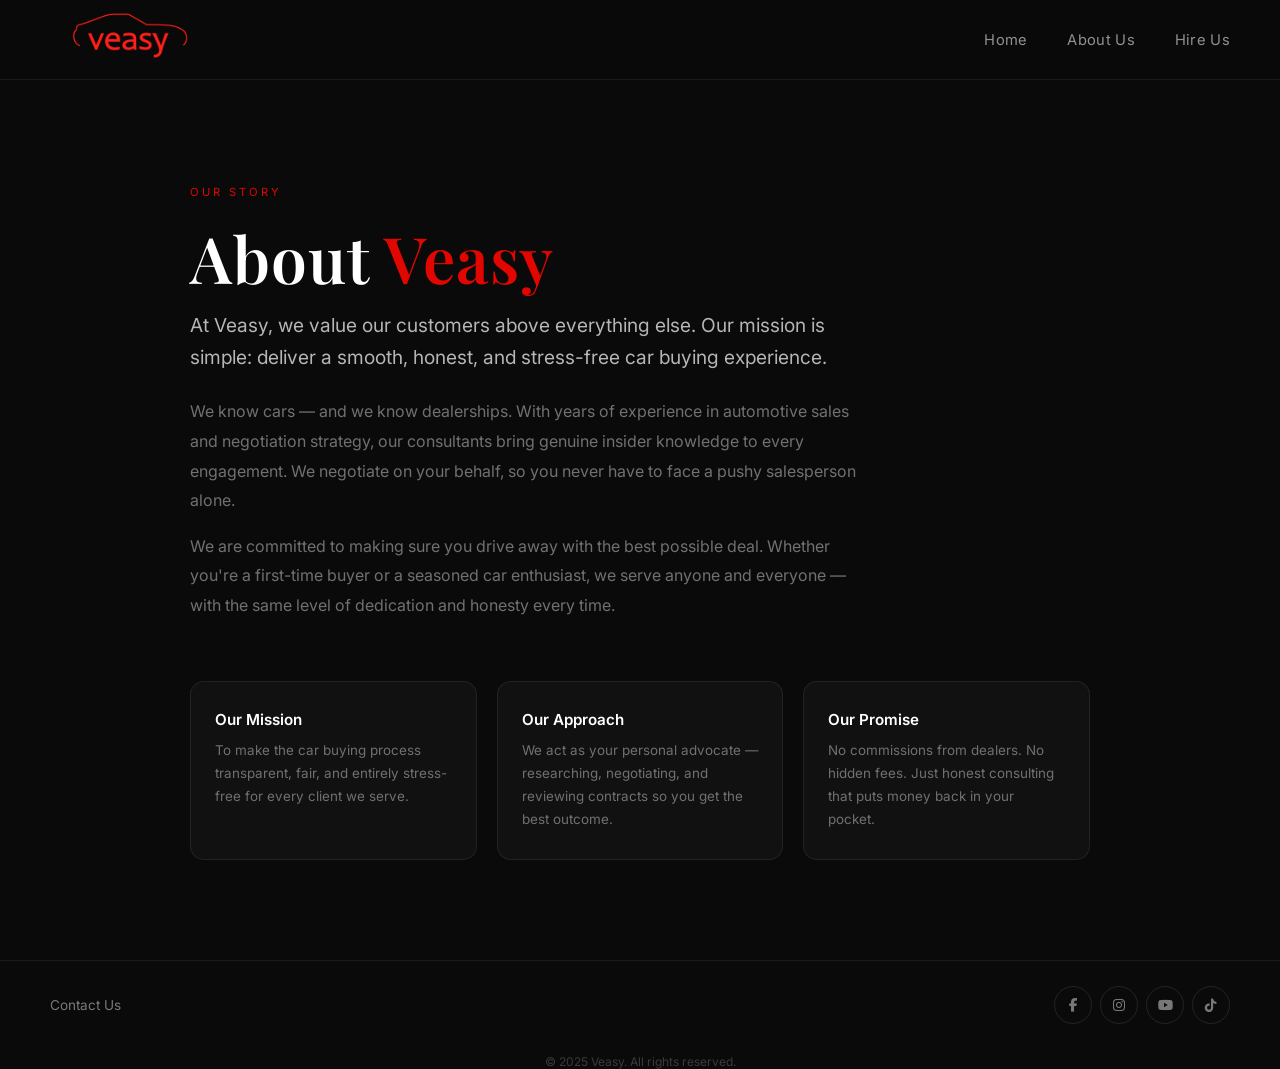
==== AboutUs.html @ ff18099e "adding changes" ====
<!DOCTYPE html>
<html lang="en">
<head>
  <meta charset="UTF-8" />
  <meta name="viewport" content="width=device-width, initial-scale=1.0" />
  <title>About Us — Veasy</title>
  <link rel="stylesheet" href="index.css" />
  <link rel="stylesheet" href="https://cdnjs.cloudflare.com/ajax/libs/font-awesome/6.5.2/css/all.min.css" />
  <link href="https://fonts.googleapis.com/css2?family=Playfair+Display:wght@500;600;700&family=Inter:wght@300;400;500;600&display=swap" rel="stylesheet" />
</head>
<body>

  <!-- NAVBAR -->
  <nav class="navbar">
    <div class="navbar__container">
      <a href="index.html" id="navbar__logo">
        <img src="logo.png" alt="Veasy Logo" class="navbar__logo-img" />
      </a>
      <div class="navbar__toggle" id="mobile-menu">
        <span class="bar"></span>
        <span class="bar"></span>
        <span class="bar"></span>
      </div>
      <ul class="navbar__menu">
        <li class="navbar__item"><a href="index.html" class="navbar__links">Home</a></li>
        <li class="navbar__item"><a href="AboutUs.html" class="navbar__links">About Us</a></li>
        <li class="navbar__item"><a href="Hiring.html" class="navbar__links">Hire Us</a></li>
      </ul>
    </div>
  </nav>

  <!-- ABOUT SECTION -->
  <div class="about">
    <div class="about__container">

      <div class="section-eyebrow fade-in">Our Story</div>
      <h1 class="about__title fade-in">About <em>Veasy</em></h1>

      <p class="about__intro fade-in">
        At Veasy, we value our customers above everything else. Our mission is simple: deliver a smooth, honest, and stress-free car buying experience.
      </p>

      <p class="about__text fade-in">
        We know cars — and we know dealerships. With years of experience in automotive sales and negotiation strategy, our consultants bring genuine insider knowledge to every engagement. We negotiate on your behalf, so you never have to face a pushy salesperson alone.
      </p>

      <p class="about__text fade-in">
        We are committed to making sure you drive away with the best possible deal. Whether you're a first-time buyer or a seasoned car enthusiast, we serve anyone and everyone — with the same level of dedication and honesty every time.
      </p>

      <div class="about__highlights fade-in">
        <div class="highlight">
          <h3>Our Mission</h3>
          <p>To make the car buying process transparent, fair, and entirely stress-free for every client we serve.</p>
        </div>
        <div class="highlight">
          <h3>Our Approach</h3>
          <p>We act as your personal advocate — researching, negotiating, and reviewing contracts so you get the best outcome.</p>
        </div>
        <div class="highlight">
          <h3>Our Promise</h3>
          <p>No commissions from dealers. No hidden fees. Just honest consulting that puts money back in your pocket.</p>
        </div>
      </div>

    </div>
  </div>

  <!-- FOOTER -->
  <div class="footer__container">
    <div class="footer-left">
      <a href="contact.html" class="contact-link">Contact Us</a>
    </div>
    <div class="footer-right">
      <a href="https://facebook.com" target="_blank" class="social-icon"><i class="fab fa-facebook-f"></i></a>
      <a href="https://instagram.com" target="_blank" class="social-icon"><i class="fab fa-instagram"></i></a>
      <a href="https://youtube.com" target="_blank" class="social-icon"><i class="fab fa-youtube"></i></a>
      <a href="https://tiktok.com" target="_blank" class="social-icon"><i class="fab fa-tiktok"></i></a>
    </div>
  </div>
  <p class="footer-text">© 2025 Veasy. All rights reserved.</p>

  <script src="script.js"></script>
</body>
</html>
---- index.css ----
/* ============================================================
   VEASY — Global Stylesheet
   ============================================================ */

/* RESET */
*, *::before, *::after {
  margin: 0;
  padding: 0;
  box-sizing: border-box;
  text-decoration: none;
  border: none;
  outline: none;
}

ul, li { list-style: none; }

/* BASE */
html, body {
  background-color: #0a0a0a;
  color: #e0e0e0;
  font-family: 'Inter', sans-serif;
  overflow-x: hidden;
  scroll-behavior: smooth;
}

h1, h2, h3, h4 {
  font-family: 'Playfair Display', Georgia, serif;
  font-weight: 600;
}

/* ============================================================
   NAVBAR
   ============================================================ */
.navbar {
  background: rgba(10, 10, 10, 0.95);
  backdrop-filter: blur(12px);
  -webkit-backdrop-filter: blur(12px);
  height: 80px;
  display: flex;
  justify-content: center;
  align-items: center;
  position: sticky;
  top: 0;
  z-index: 999;
  border-bottom: 1px solid rgba(255, 255, 255, 0.07);
}

.navbar__container {
  display: flex;
  height: 80px;
  justify-content: space-between;
  width: 100%;
  max-width: 1300px;
  margin: 0 auto;
  padding: 0 50px;
  align-items: center;
}

#navbar__logo {
  display: flex;
  align-items: center;
  cursor: pointer;
}

.navbar__logo-img {
  height: 110px;
  width: auto;
  display: block;
}

/* DESKTOP MENU */
.navbar__menu {
  display: flex;
  align-items: center;
  gap: 2.5rem;
  list-style: none;
  margin: 0;
  padding: 0;
  position: static;
  opacity: 1;
  height: auto;
  width: auto;
}

.navbar__item { margin-bottom: 0; }

.navbar__links {
  color: rgba(255, 255, 255, 0.55);
  font-size: 0.92rem;
  letter-spacing: 0.3px;
  display: block;
  transition: color 0.2s ease;
}

.navbar__links:hover { color: #ffffff; }

/* MOBILE HAMBURGER */
.navbar__toggle {
  display: none;
  cursor: pointer;
}

.bar {
  display: block;
  width: 26px;
  height: 2px;
  margin: 5px auto;
  background: rgba(255, 255, 255, 0.7);
  transition: all 0.3s ease-in-out;
}

@media screen and (max-width: 960px) {
  .navbar__container {
    padding: 0 20px;
  }

  .navbar__toggle {
    display: block;
    position: absolute;
    top: 50%;
    right: 20px;
    transform: translateY(-50%);
    z-index: 2000;
  }

  .navbar__logo-img { height: 90px; }

  .navbar__menu {
    display: flex;
    flex-direction: column;
    justify-content: flex-start;
    align-items: flex-start;
    background: #0a0a0a;
    position: fixed;
    top: 0;
    left: 0;
    width: 100%;
    height: 100vh;
    padding-top: 110px;
    padding-left: 30px;
    gap: 28px;
    opacity: 0;
    pointer-events: none;
    z-index: 1000;
    transition: opacity 0.3s ease;
  }

  .navbar__menu.active {
    opacity: 1;
    pointer-events: all;
  }

  .navbar__links {
    font-size: 1.6rem;
    color: rgba(255, 255, 255, 0.8);
  }

  #mobile-menu.is-active .bar:nth-child(1) { transform: translateY(7px) rotate(45deg); }
  #mobile-menu.is-active .bar:nth-child(2) { opacity: 0; }
  #mobile-menu.is-active .bar:nth-child(3) { transform: translateY(-7px) rotate(-45deg); }
}

/* ============================================================
   FADE-IN ANIMATION
   ============================================================ */
.fade-in {
  opacity: 0;
  transform: translateY(32px);
  transition: opacity 0.8s ease, transform 0.8s ease;
}

.fade-in.show {
  opacity: 1;
  transform: translateY(0);
}

/* ============================================================
   BUTTONS
   ============================================================ */
.btn-primary {
  display: inline-block;
  background: #e10600;
  color: #ffffff;
  padding: 14px 32px;
  border-radius: 6px;
  font-size: 0.9rem;
  font-weight: 600;
  letter-spacing: 0.4px;
  transition: background 0.2s ease, transform 0.15s ease;
}

.btn-primary:hover {
  background: #c00500;
  transform: translateY(-1px);
}

.btn-ghost {
  display: inline-block;
  border: 1px solid rgba(255, 255, 255, 0.2);
  color: rgba(255, 255, 255, 0.7);
  padding: 14px 32px;
  border-radius: 6px;
  font-size: 0.9rem;
  font-weight: 500;
  transition: border-color 0.2s ease, color 0.2s ease;
}

.btn-ghost:hover {
  border-color: rgba(255, 255, 255, 0.5);
  color: #ffffff;
}

/* ============================================================
   SECTION EYEBROW LABEL
   ============================================================ */
.section-eyebrow {
  display: inline-block;
  font-size: 0.7rem;
  letter-spacing: 3px;
  text-transform: uppercase;
  color: #e10600;
  margin-bottom: 16px;
  font-family: 'Inter', sans-serif;
}

/* ============================================================
   HOME PAGE — HERO
   ============================================================ */
.hero-section {
  background: #0a0a0a;
  border-bottom: 1px solid rgba(255, 255, 255, 0.05);
}

.page-container {
  display: flex;
  align-items: center;
  gap: 60px;
  min-height: 92vh;
  max-width: 1300px;
  margin: 0 auto;
  padding: 60px 50px;
}

.home-left { flex: 1; }
.home-right { flex: 1; display: flex; justify-content: center; align-items: center; }

.hero-tag {
  display: inline-block;
  font-size: 0.7rem;
  letter-spacing: 2.5px;
  text-transform: uppercase;
  color: #e10600;
  border: 1px solid rgba(225, 6, 0, 0.35);
  padding: 6px 16px;
  border-radius: 100px;
  margin-bottom: 28px;
  font-family: 'Inter', sans-serif;
}

.welcome-text {
  font-size: clamp(2.8rem, 5vw, 5rem);
  font-family: 'Playfair Display', Georgia, serif;
  font-weight: 600;
  line-height: 1.08;
  color: #ffffff;
  margin-bottom: 24px;
}

.welcome-text em {
  font-style: normal;
  color: #e10600;
}

.student-text {
  font-size: 1.05rem;
  line-height: 1.78;
  color: rgba(255, 255, 255, 0.5);
  max-width: 460px;
  margin-bottom: 40px;
}

.hero-btns {
  display: flex;
  gap: 16px;
  flex-wrap: wrap;
}

/* HERO STATS CARD */
.hero-stats-card {
  background: #111111;
  border: 1px solid rgba(255, 255, 255, 0.08);
  border-radius: 20px;
  padding: 36px;
  width: 100%;
  max-width: 440px;
}

.hero-card-label {
  font-size: 0.7rem;
  letter-spacing: 2.5px;
  text-transform: uppercase;
  color: rgba(255, 255, 255, 0.3);
  margin-bottom: 24px;
  font-family: 'Inter', sans-serif;
}

.stat-row {
  display: flex;
  gap: 14px;
  margin-bottom: 14px;
}

.stat-box {
  flex: 1;
  background: #161616;
  border: 1px solid rgba(255, 255, 255, 0.06);
  border-radius: 12px;
  padding: 18px 16px;
}

.stat-box.accent { border-left: 3px solid #e10600; }

.stat-num {
  font-size: 1.9rem;
  font-weight: 700;
  color: #ffffff;
  letter-spacing: -1px;
  line-height: 1;
  margin-bottom: 6px;
}

.stat-label {
  font-size: 0.74rem;
  color: rgba(255, 255, 255, 0.38);
  line-height: 1.4;
}

.hero-card-divider {
  height: 1px;
  background: rgba(255, 255, 255, 0.06);
  margin: 18px 0;
}

.hero-card-footer {
  font-size: 0.8rem;
  color: rgba(255, 255, 255, 0.33);
  display: flex;
  align-items: center;
  gap: 9px;
}

.status-dot {
  width: 7px;
  height: 7px;
  background: #22c55e;
  border-radius: 50%;
  display: inline-block;
  flex-shrink: 0;
}

@media (max-width: 900px) {
  .page-container {
    flex-direction: column;
    padding: 60px 24px;
    min-height: auto;
    gap: 48px;
  }
  .home-left, .home-right { width: 100%; }
  .hero-stats-card { max-width: 100%; }
  .welcome-text { font-size: 2.6rem; }
}

@media (max-width: 480px) {
  .welcome-text { font-size: 2.1rem; }
  .student-text { font-size: 0.95rem; }
}

/* ============================================================
   HOME PAGE — STEPS SECTION
   ============================================================ */
.steps-section {
  padding: 100px 0;
  background: #0a0a0a;
}

.steps-inner {
  max-width: 1300px;
  margin: 0 auto;
  padding: 0 50px;
}

.steps-header {
  margin-bottom: 56px;
}

.steps-header h2 {
  font-size: clamp(2rem, 3.5vw, 3rem);
  color: #ffffff;
  margin-bottom: 12px;
  line-height: 1.15;
}

.steps-header p {
  color: rgba(255, 255, 255, 0.42);
  font-size: 1rem;
  max-width: 400px;
}

.steps-grid {
  display: grid;
  grid-template-columns: repeat(auto-fit, minmax(220px, 1fr));
  gap: 2px;
}

.step-item {
  background: #111111;
  border: 1px solid rgba(255, 255, 255, 0.05);
  padding: 32px 26px;
  position: relative;
  transition: background 0.2s ease;
  overflow: hidden;
}

.step-item:hover { background: #141414; }

.step-accent-bar {
  position: absolute;
  top: 0;
  left: 0;
  width: 100%;
  height: 2px;
  background: #e10600;
  transform: scaleX(0);
  transform-origin: left;
  transition: transform 0.3s ease;
}

.step-item:hover .step-accent-bar { transform: scaleX(1); }

.step-num {
  font-size: 0.68rem;
  letter-spacing: 2.5px;
  color: rgba(255, 255, 255, 0.2);
  margin-bottom: 18px;
  font-family: 'Inter', sans-serif;
}

.step-item h3 {
  font-size: 1rem;
  font-weight: 600;
  color: #ffffff;
  margin-bottom: 10px;
  font-family: 'Inter', sans-serif;
}

.step-item p {
  font-size: 0.84rem;
  color: rgba(255, 255, 255, 0.38);
  line-height: 1.72;
}

@media (max-width: 768px) {
  .steps-inner { padding: 0 24px; }
  .steps-section { padding: 72px 0; }
}

/* ============================================================
   HOME PAGE — WHY CHOOSE US
   ============================================================ */
.why-choose-us {
  background: #0d0d0d;
  border-top: 1px solid rgba(255, 255, 255, 0.05);
  border-bottom: 1px solid rgba(255, 255, 255, 0.05);
  padding: 100px 50px;
}

.why-inner {
  max-width: 1300px;
  margin: 0 auto;
}

.why-header {
  text-align: center;
  margin-bottom: 64px;
}

.why-header h2 {
  font-size: clamp(2rem, 3.5vw, 3rem);
  color: #ffffff;
}

.benefits-container {
  display: grid;
  grid-template-columns: repeat(auto-fit, minmax(220px, 1fr));
  gap: 24px;
}

.benefit-card {
  background: #111111;
  border: 1px solid rgba(255, 255, 255, 0.07);
  border-radius: 16px;
  padding: 36px 28px;
  transition: border-color 0.25s ease, transform 0.25s ease;
}

.benefit-card:hover {
  border-color: rgba(225, 6, 0, 0.3);
  transform: translateY(-5px);
}

.benefit-icon {
  width: 46px;
  height: 46px;
  background: rgba(225, 6, 0, 0.1);
  border-radius: 10px;
  display: flex;
  align-items: center;
  justify-content: center;
  margin-bottom: 22px;
}

.benefit-icon i {
  font-size: 1.15rem;
  color: #e10600;
}

.benefit-card h3 {
  font-size: 1rem;
  font-weight: 600;
  color: #ffffff;
  margin-bottom: 10px;
  font-family: 'Inter', sans-serif;
}

.benefit-card p {
  font-size: 0.84rem;
  color: rgba(255, 255, 255, 0.4);
  line-height: 1.75;
}

@media (max-width: 768px) {
  .why-choose-us { padding: 72px 24px; }
  .benefits-container { grid-template-columns: 1fr; max-width: 440px; margin: 0 auto; }
}

/* ============================================================
   HOME PAGE — CTA BANNER
   ============================================================ */
.hireus-container {
  background: #0a0a0a;
  padding: 120px 50px;
  text-align: center;
}

.hireus-content {
  max-width: 760px;
  margin: 0 auto;
}

.hireus-content h2 {
  font-size: clamp(2.2rem, 4vw, 3.6rem);
  color: #ffffff;
  line-height: 1.12;
  margin-bottom: 20px;
}

.hireus-content h2 em {
  font-style: normal;
  color: #e10600;
}

.hireus-content p {
  font-size: 1rem;
  color: rgba(255, 255, 255, 0.45);
  max-width: 520px;
  margin: 0 auto 40px;
  line-height: 1.7;
}

.hireus-buttons {
  display: flex;
  justify-content: center;
  gap: 16px;
  flex-wrap: wrap;
}

/* legacy aliases */
.hire-btn.primary { display: inline-block; background: #e10600; color: #fff; padding: 14px 32px; border-radius: 6px; font-size: 0.9rem; font-weight: 600; letter-spacing: 0.4px; transition: background 0.2s, transform 0.15s; }
.hire-btn.primary:hover { background: #c00500; transform: translateY(-1px); }
.hire-btn.secondary { display: inline-block; border: 1px solid rgba(255,255,255,0.2); color: rgba(255,255,255,0.7); padding: 14px 32px; border-radius: 6px; font-size: 0.9rem; font-weight: 500; transition: border-color 0.2s, color 0.2s; }
.hire-btn.secondary:hover { border-color: rgba(255,255,255,0.5); color: #fff; }

@media (max-width: 768px) {
  .hireus-container { padding: 80px 24px; }
  .hireus-buttons { flex-direction: column; align-items: center; }
  .hire-btn.primary, .hire-btn.secondary { width: 100%; max-width: 320px; text-align: center; }
}

/* ============================================================
   HIRE US PAGE — EXPERIENCE SECTION
   ============================================================ */
.experience-section {
  background: #0a0a0a;
  padding: 100px 50px 120px;
  max-width: 1300px;
  margin: 0 auto;
}

.experience-header {
  text-align: center;
  margin-bottom: 72px;
}

.experience-header h1 {
  font-size: clamp(2.8rem, 5vw, 4.5rem);
  color: #ffffff;
  margin-bottom: 14px;
}

.experience-header h1 em {
  font-style: normal;
  color: #e10600;
}

.experience-header p {
  font-size: 1rem;
  color: rgba(255, 255, 255, 0.42);
  max-width: 440px;
  margin: 0 auto;
  line-height: 1.7;
}

.experience-steps {
  max-width: 680px;
  margin: 0 auto;
  display: flex;
  flex-direction: column;
  gap: 2px;
  margin-bottom: 72px;
}

.experience-step {
  background: #111111;
  border: 1px solid rgba(255, 255, 255, 0.05);
  padding: 28px 30px;
  position: relative;
  overflow: hidden;
  transition: background 0.2s;
}

.experience-step:hover { background: #141414; }

.experience-step .step-accent-bar {
  position: absolute;
  top: 0; left: 0;
  width: 100%; height: 2px;
  background: #e10600;
  transform: scaleX(0);
  transform-origin: left;
  transition: transform 0.3s ease;
}

.experience-step:hover .step-accent-bar { transform: scaleX(1); }

.step-inner {
  display: flex;
  align-items: flex-start;
  gap: 24px;
}

.step-index {
  font-size: 0.68rem;
  letter-spacing: 2.5px;
  color: rgba(255, 255, 255, 0.2);
  padding-top: 2px;
  min-width: 24px;
  font-family: 'Inter', sans-serif;
}

.step-body h3 {
  font-size: 1rem;
  font-weight: 600;
  color: #ffffff;
  margin-bottom: 8px;
  font-family: 'Inter', sans-serif;
}

.step-body p {
  font-size: 0.85rem;
  color: rgba(255, 255, 255, 0.4);
  line-height: 1.7;
}

.experience-cta {
  display: flex;
  justify-content: center;
  gap: 16px;
  flex-wrap: wrap;
}

@media (max-width: 768px) {
  .experience-section { padding: 72px 24px 100px; }
  .experience-cta { flex-direction: column; align-items: center; }
  .experience-cta .btn-primary,
  .experience-cta .btn-ghost { width: 100%; max-width: 320px; text-align: center; }
}

/* ============================================================
   ABOUT US PAGE
   ============================================================ */
.about {
  background: #0a0a0a;
  min-height: 90vh;
  display: flex;
  justify-content: center;
  align-items: center;
  padding: 100px 50px;
}

.about__container {
  max-width: 900px;
  width: 100%;
}

.about__title {
  font-size: clamp(2.8rem, 5vw, 4.5rem);
  color: #ffffff;
  margin-bottom: 10px;
  letter-spacing: 1px;
}

.about__title em {
  font-style: normal;
  color: #e10600;
}

.about__intro {
  font-size: 1.2rem;
  color: rgba(255, 255, 255, 0.7);
  margin-bottom: 24px;
  line-height: 1.65;
  max-width: 700px;
}

.about__text {
  font-size: 1rem;
  color: rgba(255, 255, 255, 0.42);
  line-height: 1.85;
  margin-bottom: 16px;
  max-width: 680px;
}

.about__highlights {
  display: grid;
  grid-template-columns: repeat(auto-fit, minmax(240px, 1fr));
  gap: 20px;
  margin-top: 60px;
}

.highlight {
  background: #111111;
  border: 1px solid rgba(255, 255, 255, 0.07);
  border-radius: 14px;
  padding: 28px 24px;
  transition: border-color 0.25s, transform 0.25s;
}

.highlight:hover {
  border-color: rgba(225, 6, 0, 0.3);
  transform: translateY(-4px);
}

.highlight h3 {
  font-size: 0.95rem;
  font-weight: 600;
  color: #ffffff;
  margin-bottom: 10px;
  font-family: 'Inter', sans-serif;
}

.highlight p {
  font-size: 0.84rem;
  color: rgba(255, 255, 255, 0.4);
  line-height: 1.72;
}

@media (max-width: 768px) {
  .about { padding: 72px 24px; }
  .about__highlights { grid-template-columns: 1fr; }
}

/* ============================================================
   CONTACT PAGE
   ============================================================ */
.contact {
  background: #0a0a0a;
  padding: 100px 50px;
  min-height: 90vh;
}

.contact__container {
  display: flex;
  justify-content: space-between;
  align-items: flex-start;
  gap: 64px;
  max-width: 1200px;
  margin: 0 auto;
  flex-wrap: wrap;
}

.contact__left {
  flex: 1 1 400px;
  min-width: 300px;
}

.contact__left h1 {
  font-size: clamp(2rem, 3.5vw, 3.2rem);
  color: #ffffff;
  margin-bottom: 20px;
  line-height: 1.15;
}

.contact__left p {
  font-size: 1rem;
  color: rgba(255, 255, 255, 0.45);
  margin-bottom: 36px;
  line-height: 1.75;
  max-width: 440px;
}

.contact__info .info-item {
  font-size: 0.92rem;
  color: rgba(255, 255, 255, 0.5);
  margin-bottom: 14px;
  display: flex;
  align-items: center;
  gap: 10px;
}

.contact__right {
  flex: 1 1 400px;
  min-width: 320px;
  background: #f4f4f4;
  padding: 36px 32px;
  border-radius: 14px;
  border-top: 3px solid #e10600;
  box-shadow: 0 16px 40px rgba(0, 0, 0, 0.35);
}

.contact__right form {
  display: flex;
  flex-direction: column;
}

.contact__right label {
  font-size: 0.82rem;
  font-weight: 600;
  color: #333333;
  margin-bottom: 6px;
  letter-spacing: 0.2px;
}

.contact__right input,
.contact__right textarea {
  margin-bottom: 20px;
  padding: 12px 14px;
  border: 1px solid #e0e0e0;
  font-size: 0.93rem;
  border-radius: 7px;
  outline: none;
  background: #ffffff;
  color: #222;
  transition: border-color 0.2s, box-shadow 0.2s;
  font-family: 'Inter', sans-serif;
}

.contact__right input:focus,
.contact__right textarea:focus {
  border-color: #e10600;
  box-shadow: 0 0 0 3px rgba(225, 6, 0, 0.1);
}

.contact__right textarea {
  height: 130px;
  resize: none;
}

.contact__right button {
  background: #e10600;
  color: #ffffff;
  padding: 14px;
  border: none;
  cursor: pointer;
  font-size: 0.95rem;
  font-weight: 600;
  border-radius: 7px;
  transition: background 0.2s, transform 0.15s;
  font-family: 'Inter', sans-serif;
  letter-spacing: 0.3px;
}

.contact__right button:hover {
  background: #c00500;
  transform: translateY(-1px);
}

.contact-note {
  font-size: 0.8rem;
  color: #888888;
  margin-bottom: 20px;
  margin-top: -10px;
  line-height: 1.5;
}

@media (max-width: 900px) {
  .contact { padding: 72px 24px; }
  .contact__container { flex-direction: column; align-items: center; gap: 40px; }
  .contact__left, .contact__right { width: 100%; max-width: 520px; min-width: unset; }
  .contact__left h1 { font-size: 2rem; }
}

/* ============================================================
   FOOTER
   ============================================================ */
.footer__container {
  background: #0a0a0a;
  border-top: 1px solid rgba(255, 255, 255, 0.07);
  min-height: 90px;
  display: flex;
  flex-direction: row;
  justify-content: space-between;
  align-items: center;
  padding: 20px 50px;
  width: 100%;
  flex-wrap: wrap;
  gap: 12px;
}

.footer-left {
  display: flex;
  align-items: center;
  gap: 28px;
}

.contact-link,
.aboutus-link,
.resource-link {
  color: rgba(255, 255, 255, 0.45);
  font-size: 0.85rem;
  transition: color 0.2s;
}

.contact-link:hover,
.aboutus-link:hover,
.resource-link:hover { color: #ffffff; }

.footer-right {
  display: flex;
  justify-content: flex-end;
  align-items: center;
  gap: 8px;
}

.social-icon {
  display: flex;
  justify-content: center;
  align-items: center;
  width: 38px;
  height: 38px;
  border: 1px solid rgba(255, 255, 255, 0.1);
  border-radius: 50%;
  color: rgba(255, 255, 255, 0.45);
  font-size: 0.85rem;
  transition: all 0.2s ease;
}

.social-icon:hover {
  border-color: rgba(255, 255, 255, 0.4);
  color: #ffffff;
  transform: translateY(-2px);
}

.footer-text {
  font-size: 0.75rem;
  color: rgba(255, 255, 255, 0.2);
  text-align: center;
  width: 100%;
  padding-top: 4px;
}

@media (max-width: 600px) {
  .footer__container {
    flex-direction: column;
    align-items: center;
    text-align: center;
    padding: 24px 20px;
  }
  .footer-right { gap: 10px; }
}
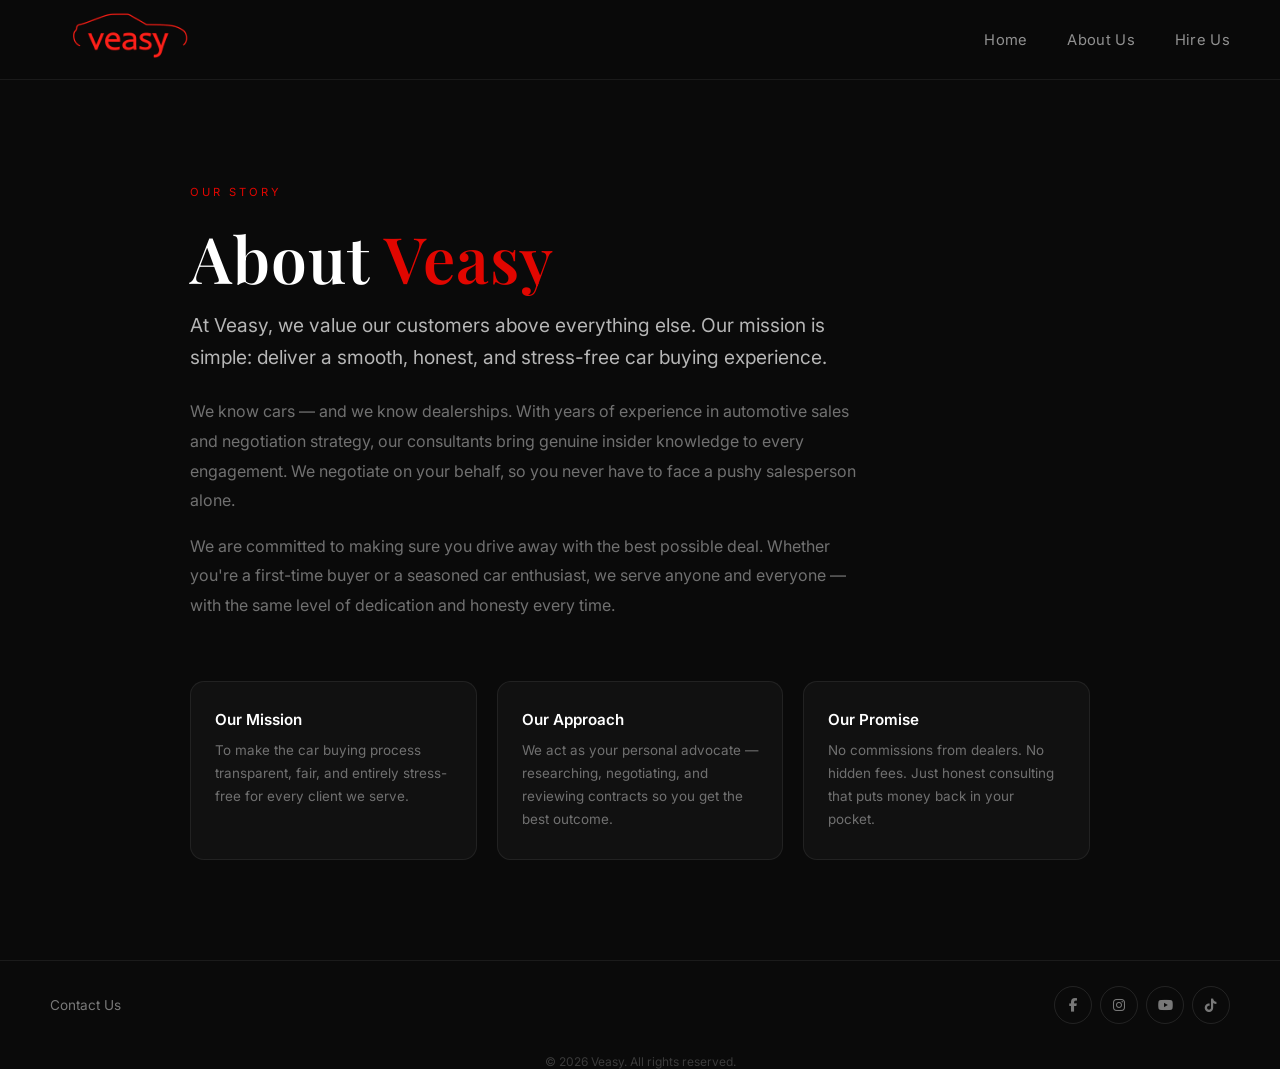
==== commit 510dd21e: "add" ====
--- a/AboutUs.html
+++ b/AboutUs.html
@@ -78,7 +78,7 @@
       <a href="https://tiktok.com" target="_blank" class="social-icon"><i class="fab fa-tiktok"></i></a>
     </div>
   </div>
-  <p class="footer-text">© 2025 Veasy. All rights reserved.</p>
+  <p class="footer-text">© 2026 Veasy. All rights reserved.</p>
 
   <script src="script.js"></script>
 </body>
--- a/index.css
+++ b/index.css
@@ -997,3 +997,9 @@
   }
   .footer-right { gap: 10px; }
 }
+
+body.menu-open {
+  overflow: hidden;
+  position: fixed;
+  width: 100%;
+}
